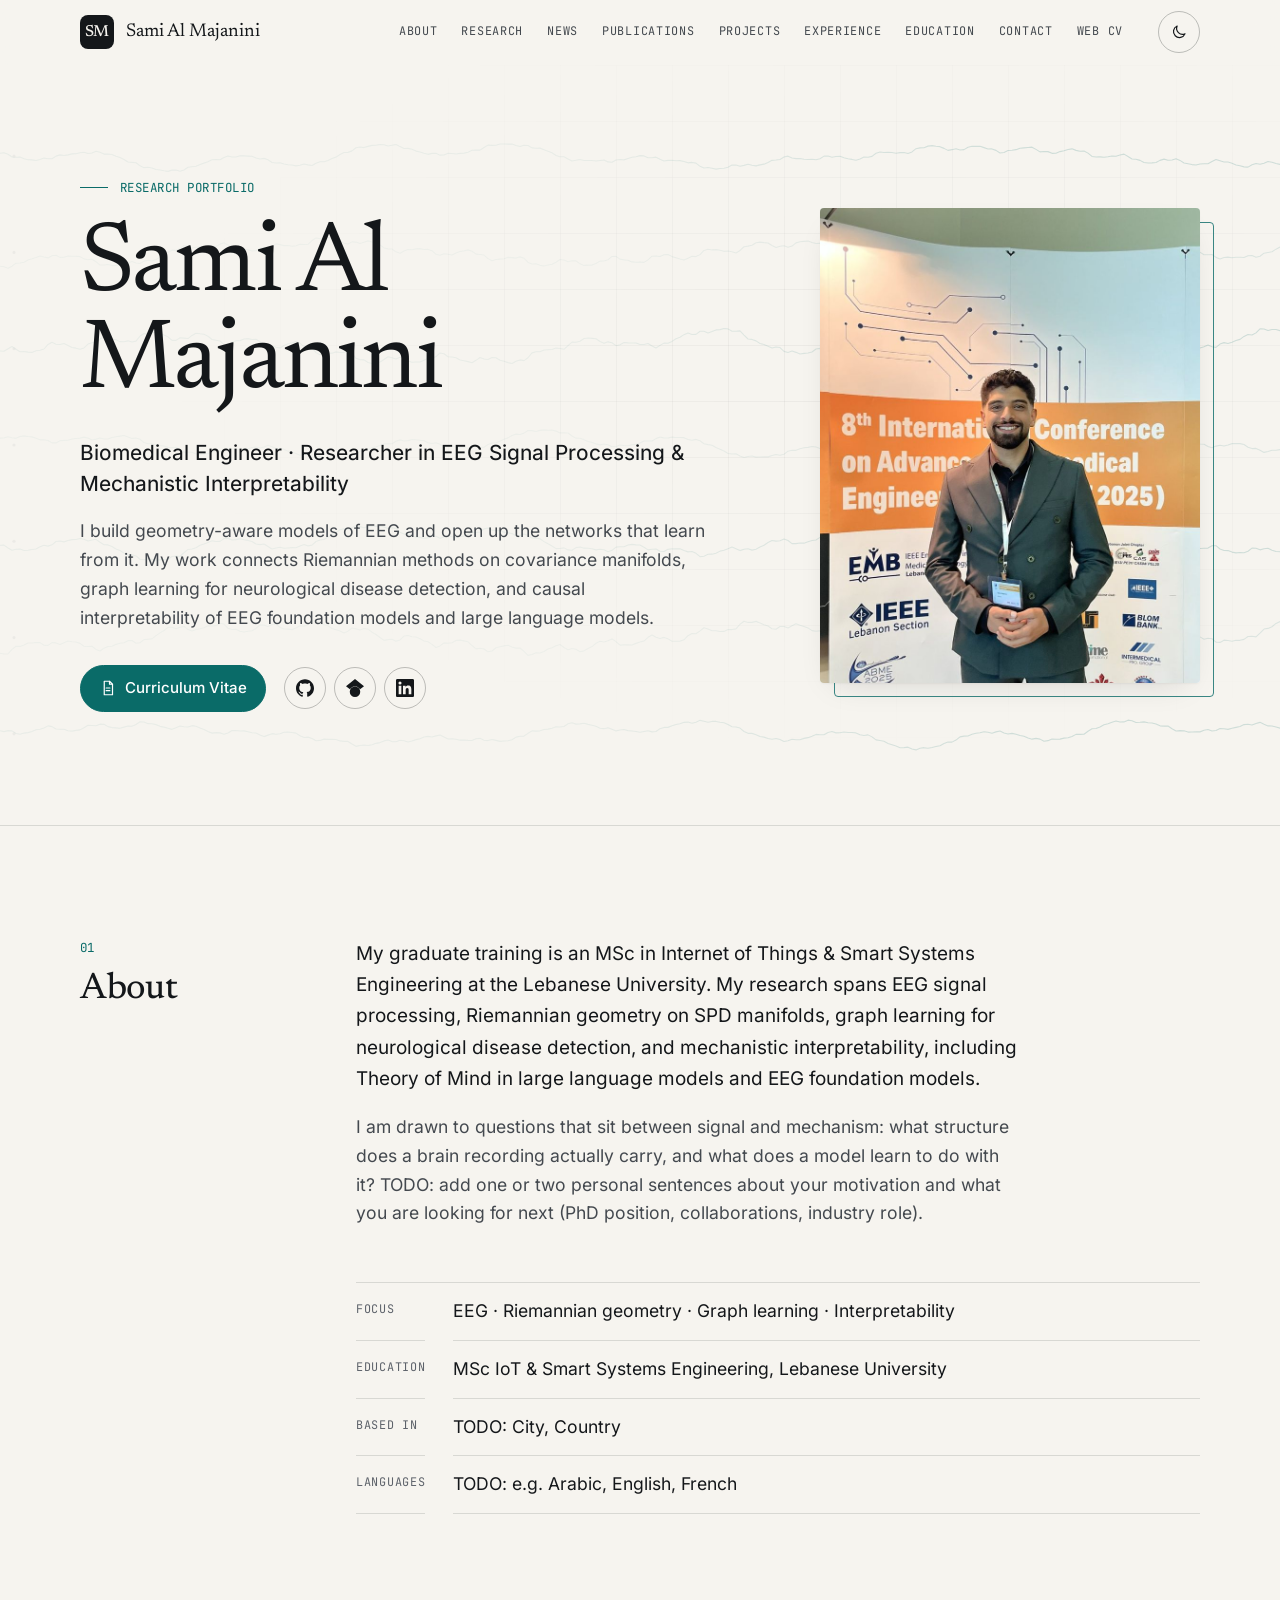
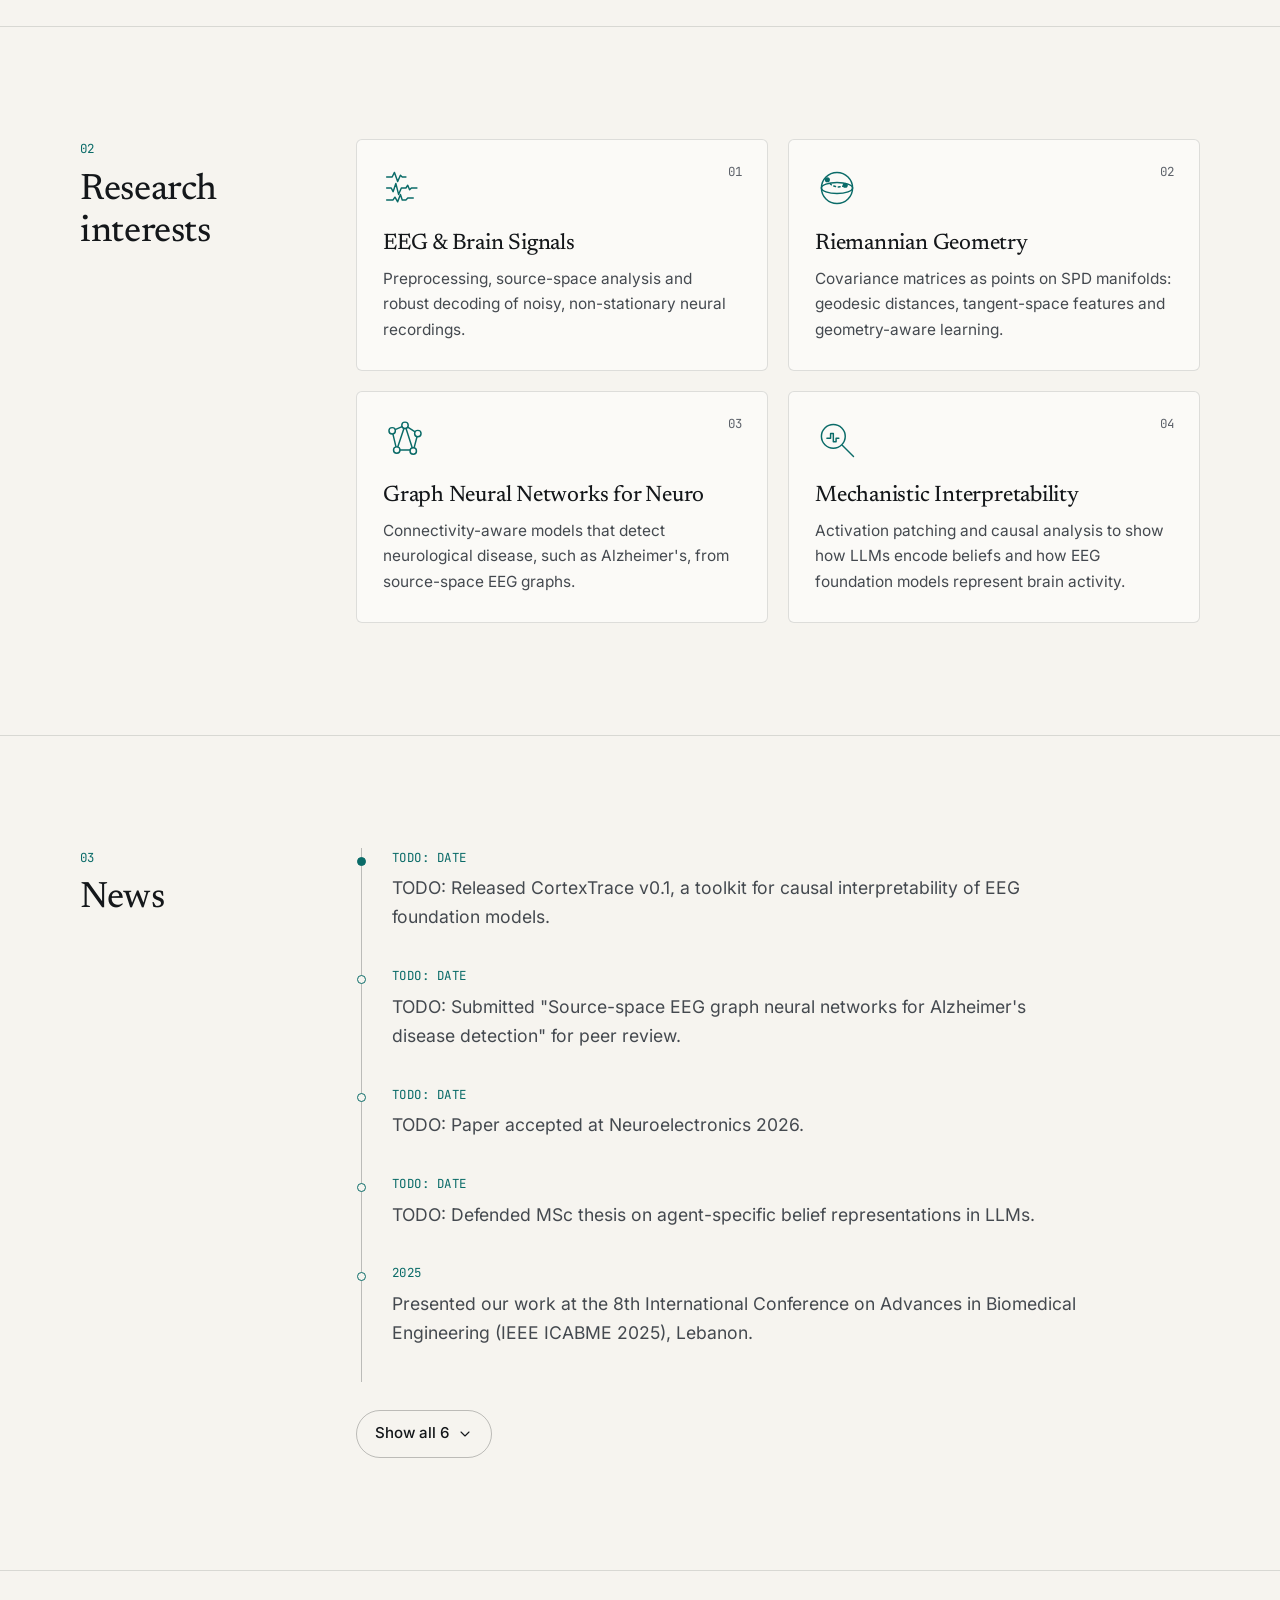
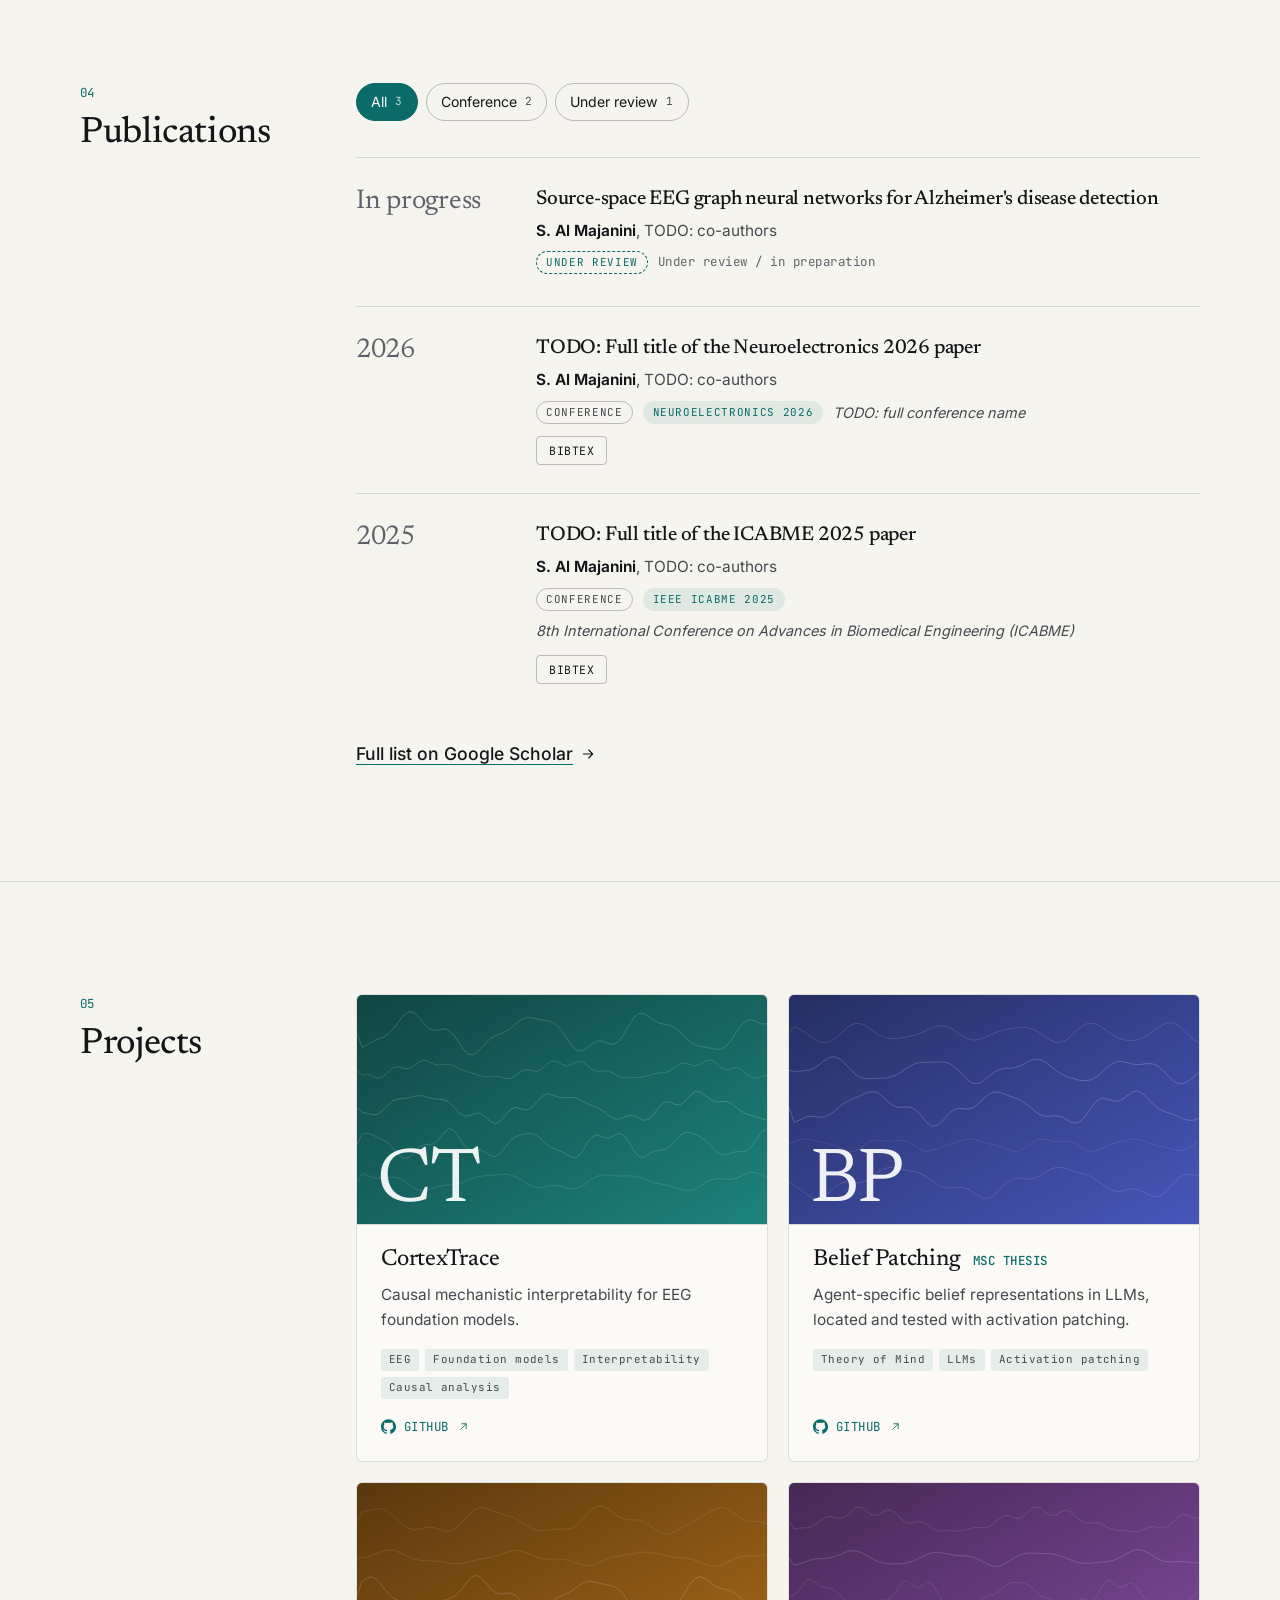
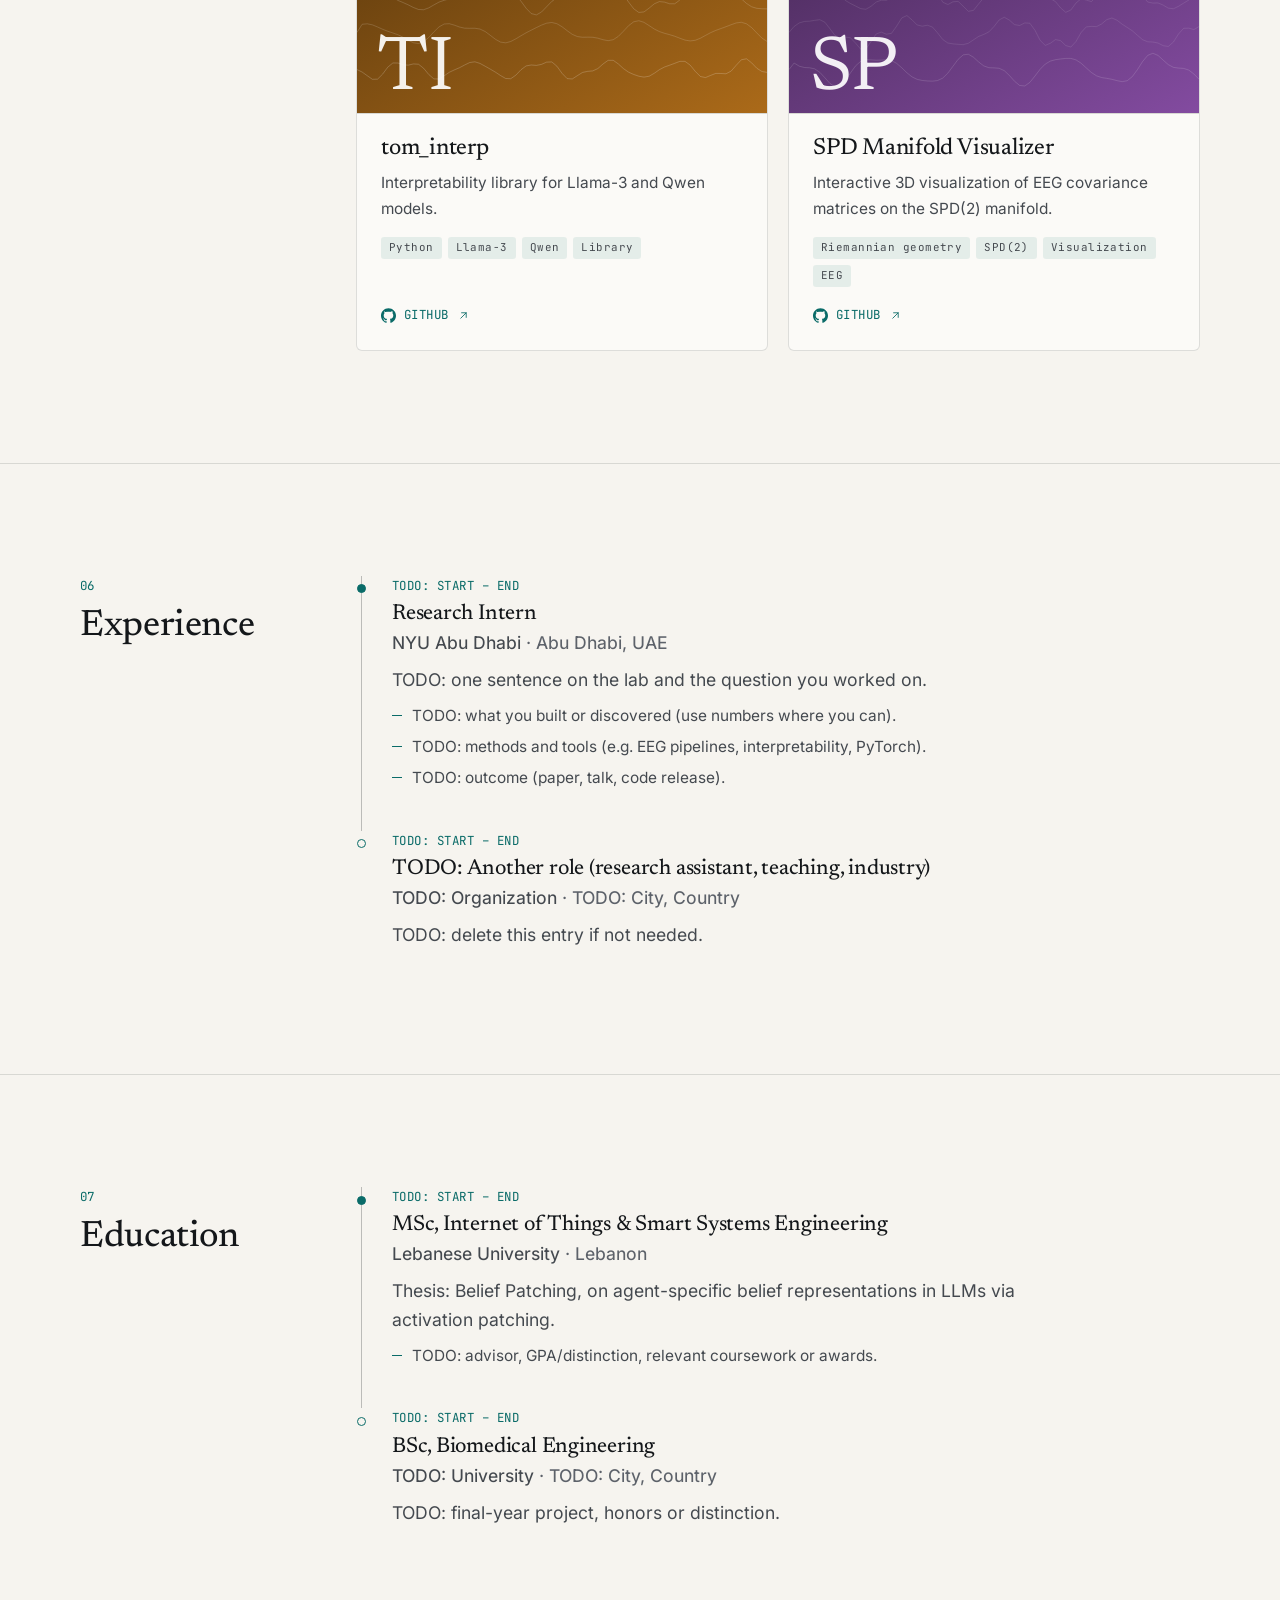
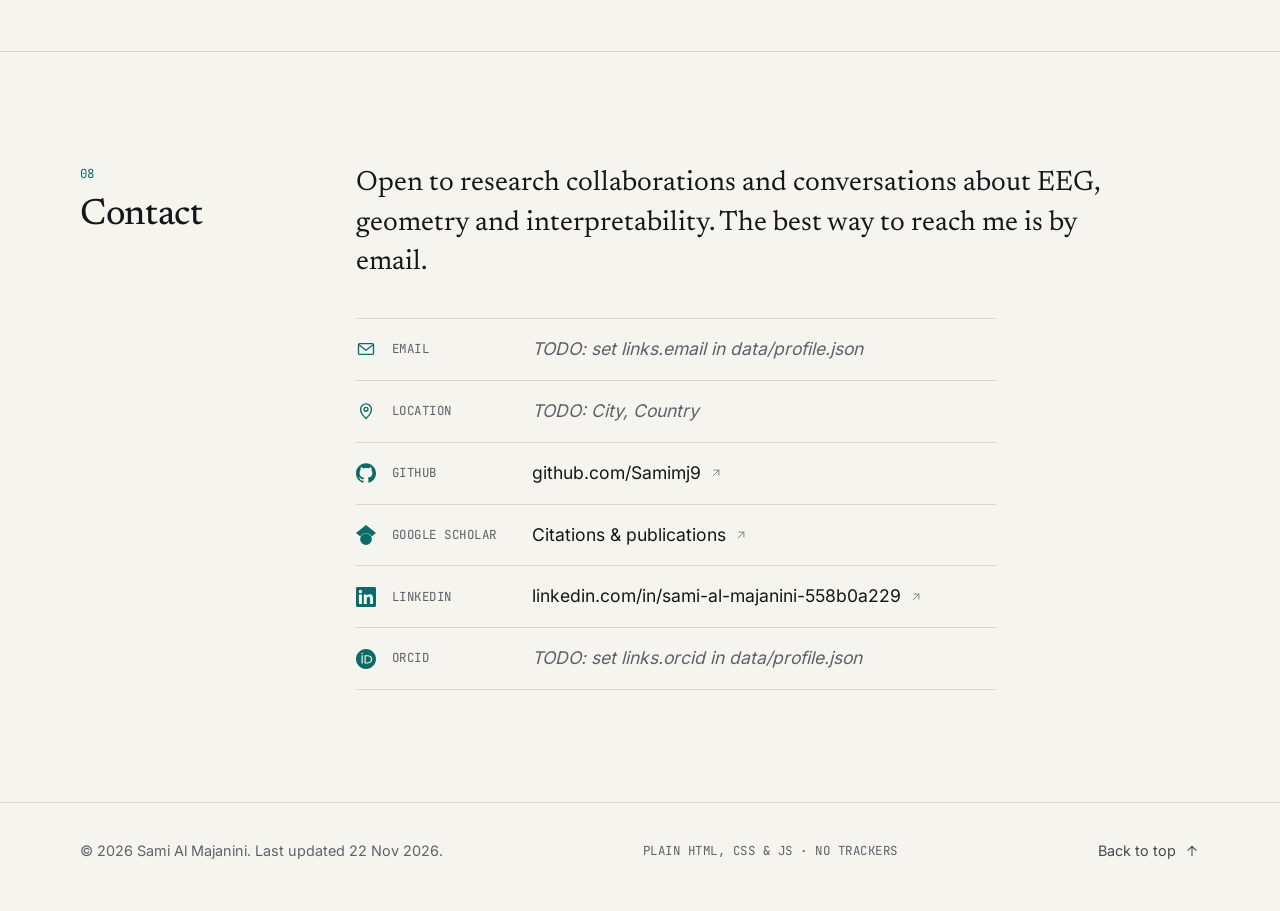
==== index.html @ 4ba73aad "Build personal academic website: data-driven static site, themes, hero EEG canvas, CV, 404, SEO Co-A" ====
<!doctype html>
<html lang="en">
<head>
  <meta charset="utf-8">
  <meta name="viewport" content="width=device-width, initial-scale=1">
  <title>Sami Al Majanini | EEG &amp; Mechanistic Interpretability Researcher</title>
  <meta name="description" content="Sami Al Majanini is a biomedical engineer researching EEG signal processing, Riemannian geometry, graph learning for neurological disease detection, and mechanistic interpretability.">
  <meta name="author" content="Sami Al Majanini">
  <link rel="canonical" href="https://samimj9.github.io/">
  <meta name="theme-color" content="#f6f4ef" media="(prefers-color-scheme: light)">
  <meta name="theme-color" content="#0c0e10" media="(prefers-color-scheme: dark)">

  <!-- Open Graph / Twitter -->
  <meta property="og:type" content="website">
  <meta property="og:site_name" content="Sami Al Majanini">
  <meta property="og:title" content="Sami Al Majanini | EEG &amp; Mechanistic Interpretability Researcher">
  <meta property="og:description" content="Biomedical engineer researching EEG signal processing, Riemannian geometry, graph learning and mechanistic interpretability.">
  <meta property="og:url" content="https://samimj9.github.io/">
  <meta property="og:image" content="https://samimj9.github.io/assets/og-image.png">
  <meta property="og:image:width" content="1200">
  <meta property="og:image:height" content="630">
  <meta property="og:image:alt" content="Sami Al Majanini: Biomedical Engineer, Researcher in EEG Signal Processing and Mechanistic Interpretability">
  <meta name="twitter:card" content="summary_large_image">
  <meta name="twitter:title" content="Sami Al Majanini | EEG &amp; Mechanistic Interpretability Researcher">
  <meta name="twitter:description" content="Biomedical engineer researching EEG signal processing, Riemannian geometry, graph learning and mechanistic interpretability.">
  <meta name="twitter:image" content="https://samimj9.github.io/assets/og-image.png">

  <!-- Icons -->
  <link rel="icon" href="favicon.svg" type="image/svg+xml">
  <link rel="icon" href="favicon.ico" sizes="32x32">
  <link rel="apple-touch-icon" href="apple-touch-icon.png">

  <!-- Apply the saved theme before first paint (no flash) -->
  <script>
    try { var t = localStorage.getItem('theme'); if (t === 'light' || t === 'dark') document.documentElement.dataset.theme = t; } catch (e) {}
  </script>

  <link rel="preload" href="assets/fonts/newsreader-latin-wght-normal.woff2" as="font" type="font/woff2" crossorigin>
  <link rel="preload" href="assets/fonts/inter-latin-wght-normal.woff2" as="font" type="font/woff2" crossorigin>
  <link rel="preload" href="data/profile.json" as="fetch" crossorigin>
  <link rel="stylesheet" href="assets/css/style.css">

  <!-- schema.org Person. TODO: add the ORCID URL to sameAs once you have it. -->
  <script type="application/ld+json">
  {
    "@context": "https://schema.org",
    "@type": "Person",
    "name": "Sami Al Majanini",
    "jobTitle": "Biomedical Engineer and Researcher",
    "description": "Researcher in EEG signal processing, Riemannian geometry, graph learning and mechanistic interpretability.",
    "url": "https://samimj9.github.io/",
    "image": "https://samimj9.github.io/assets/img/profile.jpg",
    "alumniOf": { "@type": "CollegeOrUniversity", "name": "Lebanese University" },
    "knowsAbout": ["EEG signal processing", "Riemannian geometry", "Graph neural networks", "Mechanistic interpretability", "Biomedical engineering"],
    "sameAs": [
      "https://github.com/Samimj9",
      "https://scholar.google.com/citations?user=AeQggsQAAAAJ",
      "https://www.linkedin.com/in/sami-al-majanini-558b0a229"
    ]
  }
  </script>
</head>
<body>
  <a class="skip-link" href="#main">Skip to content</a>

  <header class="nav" id="nav">
    <div class="container nav-inner">
      <a class="brand" href="#top">
        <span class="brand-mark" aria-hidden="true">SM</span>
        <span class="brand-name">Sami Al Majanini</span>
      </a>
      <nav id="site-menu" class="menu" aria-label="Primary">
        <ul>
          <li><a href="#about">About</a></li>
          <li><a href="#research">Research</a></li>
          <li><a href="#news">News</a></li>
          <li><a href="#publications">Publications</a></li>
          <li><a href="#projects">Projects</a></li>
          <li><a href="#experience">Experience</a></li>
          <li><a href="#education">Education</a></li>
          <li><a href="#contact">Contact</a></li>
          <li><a href="cv.html">Web CV</a></li>
        </ul>
      </nav>
      <div class="nav-tools">
        <button id="theme-toggle" class="icon-btn" type="button" aria-label="Toggle color theme"></button>
        <button id="menu-toggle" class="icon-btn menu-btn" type="button" aria-expanded="false" aria-controls="site-menu" aria-label="Open menu">
          <span class="bars" aria-hidden="true"></span>
        </button>
      </div>
    </div>
  </header>

  <main id="main">
    <!-- 00 Hero -->
    <section class="hero" id="top" aria-labelledby="hero-name">
      <canvas id="hero-canvas" aria-hidden="true"></canvas>
      <div class="container hero-grid">
        <div class="hero-text">
          <p class="eyebrow mono">Research portfolio</p>
          <h1 id="hero-name">Sami Al Majanini</h1>
          <p id="hero-role" class="role">Biomedical Engineer · Researcher in EEG Signal Processing &amp; Mechanistic Interpretability</p>
          <p id="hero-statement" class="statement">I build geometry-aware models of EEG and open up the networks that learn from it. My work connects Riemannian methods on covariance manifolds, graph learning for neurological disease detection, and causal interpretability of EEG foundation models and large language models.</p>
          <div id="hero-actions" class="hero-actions">
            <noscript>
              <a class="btn btn-primary" href="assets/cv.pdf">Curriculum Vitae</a>
              <a class="btn btn-ghost" href="https://github.com/Samimj9">GitHub</a>
              <a class="btn btn-ghost" href="https://scholar.google.com/citations?user=AeQggsQAAAAJ">Google Scholar</a>
              <a class="btn btn-ghost" href="https://www.linkedin.com/in/sami-al-majanini-558b0a229">LinkedIn</a>
            </noscript>
          </div>
        </div>
        <figure class="photo">
          <div id="photo-frame" class="photo-frame"><img class="photo-img" src="assets/img/profile.jpg" width="800" height="1000" alt="Sami Al Majanini" fetchpriority="high" loading="eager" decoding="async" style="object-position:center 38%"></div>
        </figure>
      </div>
    </section>

    <!-- 01 About -->
    <section class="section reveal" id="about" aria-labelledby="about-h">
      <div class="container section-grid">
        <div class="section-head"><span class="num mono">01</span><h2 id="about-h">About</h2></div>
        <div class="section-body about" id="about-body"></div>
      </div>
    </section>

    <!-- 02 Research interests -->
    <section class="section reveal" id="research" aria-labelledby="research-h">
      <div class="container section-grid">
        <div class="section-head"><span class="num mono">02</span><h2 id="research-h">Research interests</h2></div>
        <div class="section-body" id="research-body"></div>
      </div>
    </section>

    <!-- 03 News -->
    <section class="section reveal" id="news" aria-labelledby="news-h">
      <div class="container section-grid">
        <div class="section-head"><span class="num mono">03</span><h2 id="news-h">News</h2></div>
        <div class="section-body" id="news-body"></div>
      </div>
    </section>

    <!-- 04 Publications -->
    <section class="section reveal" id="publications" aria-labelledby="publications-h">
      <div class="container section-grid">
        <div class="section-head"><span class="num mono">04</span><h2 id="publications-h">Publications</h2></div>
        <div class="section-body" id="publications-body"></div>
      </div>
    </section>

    <!-- 05 Projects -->
    <section class="section reveal" id="projects" aria-labelledby="projects-h">
      <div class="container section-grid">
        <div class="section-head"><span class="num mono">05</span><h2 id="projects-h">Projects</h2></div>
        <div class="section-body" id="projects-body"></div>
      </div>
    </section>

    <!-- 06 Experience -->
    <section class="section reveal" id="experience" aria-labelledby="experience-h">
      <div class="container section-grid">
        <div class="section-head"><span class="num mono">06</span><h2 id="experience-h">Experience</h2></div>
        <div class="section-body" id="experience-body"></div>
      </div>
    </section>

    <!-- 07 Education -->
    <section class="section reveal" id="education" aria-labelledby="education-h">
      <div class="container section-grid">
        <div class="section-head"><span class="num mono">07</span><h2 id="education-h">Education</h2></div>
        <div class="section-body" id="education-body"></div>
      </div>
    </section>

    <!-- 08 Contact -->
    <section class="section reveal" id="contact" aria-labelledby="contact-h">
      <div class="container section-grid">
        <div class="section-head"><span class="num mono">08</span><h2 id="contact-h">Contact</h2></div>
        <div class="section-body">
          <p id="contact-blurb" class="lede"></p>
          <div id="contact-body"></div>
        </div>
      </div>
    </section>
  </main>

  <footer class="footer">
    <div class="container foot-inner">
      <p>© <span id="year">2026</span> <span id="foot-name">Sami Al Majanini</span>. Last updated <time id="updated"></time>.</p>
      <p class="mono foot-meta">Plain HTML, CSS &amp; JS · no trackers</p>
      <a class="to-top" href="#top">Back to top <svg viewBox="0 0 24 24" width="16" height="16" fill="none" stroke="currentColor" stroke-width="1.6" stroke-linecap="round" stroke-linejoin="round" aria-hidden="true"><path d="M12 19V5M6 11l6-6 6 6"/></svg></a>
    </div>
  </footer>

  <noscript><p class="container" style="padding:1rem 0">JavaScript is needed to load the content sections on this page. Links in the hero still work.</p></noscript>
  <script type="module" src="assets/js/main.js"></script>
</body>
</html>
---- assets/css/style.css ----
/* ============ Fonts (self-hosted) ============ */
@font-face { font-family: "Newsreader"; src: url("../fonts/newsreader-latin-wght-normal.woff2") format("woff2"); font-weight: 200 800; font-style: normal; font-display: swap; }
@font-face { font-family: "Newsreader"; src: url("../fonts/newsreader-latin-wght-italic.woff2") format("woff2"); font-weight: 200 800; font-style: italic; font-display: swap; }
@font-face { font-family: "Inter"; src: url("../fonts/inter-latin-wght-normal.woff2") format("woff2"); font-weight: 100 900; font-style: normal; font-display: swap; }
@font-face { font-family: "JetBrains Mono"; src: url("../fonts/jetbrains-mono-latin-400-normal.woff2") format("woff2"); font-weight: 400; font-style: normal; font-display: swap; }
@font-face { font-family: "JetBrains Mono"; src: url("../fonts/jetbrains-mono-latin-500-normal.woff2") format("woff2"); font-weight: 500; font-style: normal; font-display: swap; }

/* ============ Tokens ============ */
:root {
  color-scheme: light;
  --bg: #f6f4ef;
  --bg-2: #fbfaf7;
  --ink: #14171a;
  --ink-2: #44494f;
  --ink-3: #5d626a;
  --rule: rgba(20, 23, 26, .13);
  --rule-2: rgba(20, 23, 26, .26);
  --accent: #0a6b68;
  --accent-ink: #ffffff;
  --accent-soft: rgba(10, 107, 104, .09);
  --nav-bg: rgba(246, 244, 239, .82);
  --shadow: 0 1px 2px rgba(20, 23, 26, .04), 0 12px 32px -16px rgba(20, 23, 26, .18);

  --serif: "Newsreader", "Iowan Old Style", "Palatino Linotype", Georgia, serif;
  --sans: "Inter", system-ui, -apple-system, "Segoe UI", Roboto, sans-serif;
  --mono: "JetBrains Mono", ui-monospace, "SFMono-Regular", Menlo, Consolas, monospace;

  --max: 1120px;
  --gutter: clamp(20px, 5vw, 40px);
  --nav-h: 64px;
}
@media (prefers-color-scheme: dark) {
  :root:not([data-theme="light"]) {
    color-scheme: dark;
    --bg: #0c0e10; --bg-2: #121518; --ink: #ebe9e4; --ink-2: #b4b8bd; --ink-3: #8f959c;
    --rule: rgba(235, 233, 228, .13); --rule-2: rgba(235, 233, 228, .28);
    --accent: #5ccfc3; --accent-ink: #06201e; --accent-soft: rgba(92, 207, 195, .1);
    --nav-bg: rgba(12, 14, 16, .8); --shadow: 0 1px 2px rgba(0, 0, 0, .4), 0 12px 32px -16px rgba(0, 0, 0, .7);
  }
}
:root[data-theme="dark"] {
  color-scheme: dark;
  --bg: #0c0e10; --bg-2: #121518; --ink: #ebe9e4; --ink-2: #b4b8bd; --ink-3: #8f959c;
  --rule: rgba(235, 233, 228, .13); --rule-2: rgba(235, 233, 228, .28);
  --accent: #5ccfc3; --accent-ink: #06201e; --accent-soft: rgba(92, 207, 195, .1);
  --nav-bg: rgba(12, 14, 16, .8); --shadow: 0 1px 2px rgba(0, 0, 0, .4), 0 12px 32px -16px rgba(0, 0, 0, .7);
}

/* ============ Base ============ */
*, *::before, *::after { box-sizing: border-box; }
html { scroll-behavior: smooth; scroll-padding-top: calc(var(--nav-h) + 12px); -webkit-text-size-adjust: 100%; text-size-adjust: 100%; }
body {
  margin: 0; background: var(--bg); color: var(--ink);
  font-family: var(--sans); font-size: clamp(16px, .3vw + 15px, 17.5px); line-height: 1.65;
  font-feature-settings: "ss01", "cv11"; -webkit-font-smoothing: antialiased; text-rendering: optimizeLegibility;
}
img, svg, canvas { display: block; max-width: 100%; }
h1, h2, h3, h4 { font-family: var(--serif); font-weight: 450; line-height: 1.15; letter-spacing: -.01em; margin: 0; text-wrap: balance; }
p { margin: 0 0 1em; }
ul, ol { margin: 0; padding: 0; list-style: none; }
a { color: inherit; text-decoration: none; }
button { font: inherit; color: inherit; cursor: pointer; }
::selection { background: var(--accent); color: var(--accent-ink); }
:focus-visible { outline: 2px solid var(--accent); outline-offset: 3px; border-radius: 3px; }
.container { width: 100%; max-width: calc(var(--max) + 2 * var(--gutter)); margin-inline: auto; padding-inline: var(--gutter); }
.mono { font-family: var(--mono); font-size: .78rem; letter-spacing: .04em; }
.muted { color: var(--ink-3); }
.sr-only { position: absolute; width: 1px; height: 1px; overflow: hidden; clip: rect(0 0 0 0); white-space: nowrap; }
.skip-link { position: absolute; left: 12px; top: -60px; z-index: 100; background: var(--accent); color: var(--accent-ink); padding: 10px 16px; border-radius: 4px; transition: top .2s; }
.skip-link:focus { top: 12px; }
.prose-link, .text-link { text-decoration: underline; text-decoration-color: var(--accent); text-decoration-thickness: 1px; text-underline-offset: .22em; transition: color .2s, text-decoration-thickness .2s; }
.prose-link:hover, .text-link:hover { color: var(--accent); text-decoration-thickness: 2px; }
.text-link { display: inline-flex; align-items: center; gap: .4em; font-weight: 500; }

/* ============ Buttons ============ */
.btn { display: inline-flex; align-items: center; gap: .55em; padding: .7em 1.2em; border-radius: 999px; font-weight: 500; font-size: .94rem; border: 1px solid var(--rule-2); background: transparent; transition: background .2s, border-color .2s, color .2s, transform .2s; }
.btn:hover { border-color: var(--accent); color: var(--accent); }
.btn-primary { background: var(--accent); color: var(--accent-ink); border-color: var(--accent); }
.btn-primary:hover { background: transparent; color: var(--accent); }
.icon-btn { display: inline-grid; place-items: center; width: 42px; height: 42px; border-radius: 50%; border: 1px solid var(--rule-2); background: transparent; color: var(--ink); transition: color .2s, border-color .2s, background .2s, transform .2s; }
.icon-btn:hover { color: var(--accent); border-color: var(--accent); background: var(--accent-soft); transform: translateY(-1px); }

/* ============ Nav ============ */
.nav { position: sticky; top: 0; z-index: 50; background: var(--nav-bg); -webkit-backdrop-filter: saturate(1.4) blur(14px); backdrop-filter: saturate(1.4) blur(14px); border-bottom: 1px solid transparent; transition: border-color .25s; }
.nav.scrolled, .nav.open { border-bottom-color: var(--rule); }
.nav-inner { height: var(--nav-h); display: flex; align-items: center; gap: 24px; }
.brand { display: inline-flex; align-items: center; gap: 12px; font-family: var(--serif); font-size: 1.15rem; margin-right: auto; }
.brand-mark { display: grid; place-items: center; width: 34px; height: 34px; border-radius: 8px; background: var(--ink); color: var(--bg); font-family: var(--serif); font-size: 1rem; font-weight: 500; letter-spacing: -.02em; }
.menu ul { display: flex; gap: 2px; }
.menu a { position: relative; display: block; padding: 8px 11px; font-family: var(--mono); font-size: .74rem; letter-spacing: .06em; text-transform: uppercase; color: var(--ink-2); transition: color .2s; }
.menu a::after { content: ""; position: absolute; left: 11px; right: 11px; bottom: 3px; height: 1px; background: var(--accent); transform: scaleX(0); transform-origin: left; transition: transform .3s; }
.menu a:hover { color: var(--ink); }
.menu a[aria-current="true"] { color: var(--accent); }
.menu a:hover::after, .menu a[aria-current="true"]::after { transform: scaleX(1); }
.nav-tools { display: flex; gap: 8px; }
.menu-btn { display: none; }
.bars, .bars::before, .bars::after { display: block; width: 18px; height: 1.6px; background: currentColor; border-radius: 2px; transition: transform .25s, opacity .2s; }
.bars { position: relative; }
.bars::before, .bars::after { content: ""; position: absolute; left: 0; }
.bars::before { top: -6px; } .bars::after { top: 6px; }
.nav.open .bars { background: transparent; }
.nav.open .bars::before { transform: translateY(6px) rotate(45deg); }
.nav.open .bars::after { transform: translateY(-6px) rotate(-45deg); }

@media (max-width: 999px) {
  .menu-btn { display: inline-grid; }
  .brand { margin-right: 0; } .nav-tools { margin-left: auto; }
  html.js .menu { position: absolute; top: 100%; left: 0; right: 0; background: var(--bg); border-bottom: 1px solid var(--rule); padding: 8px var(--gutter) 20px; visibility: hidden; opacity: 0; transform: translateY(-8px); transition: opacity .2s, transform .2s, visibility .2s; }
  html.js .nav.open .menu { visibility: visible; opacity: 1; transform: none; }
  .menu ul { flex-direction: column; max-width: var(--max); margin-inline: auto; }
  .menu a { padding: 14px 4px; font-size: .82rem; border-bottom: 1px solid var(--rule); }
  .menu a::after { display: none; }
  html:not(.js) .menu ul { flex-wrap: wrap; flex-direction: row; }
  html:not(.js) .menu { display: none; }
}
@media (max-width: 420px) { .brand-name { position: absolute; width: 1px; height: 1px; overflow: hidden; clip: rect(0 0 0 0); white-space: nowrap; } }

/* ============ Hero ============ */
.hero { position: relative; overflow: hidden; border-bottom: 1px solid var(--rule); }
.hero::before { /* EEG-paper grid */
  content: ""; position: absolute; inset: 0; pointer-events: none;
  background-image: linear-gradient(var(--rule) 1px, transparent 1px), linear-gradient(90deg, var(--rule) 1px, transparent 1px);
  background-size: 56px 56px; opacity: .35;
  -webkit-mask-image: radial-gradient(ellipse 80% 70% at 70% 40%, #000 10%, transparent 75%); mask-image: radial-gradient(ellipse 80% 70% at 70% 40%, #000 10%, transparent 75%);
}
#hero-canvas { position: absolute; inset: 0; width: 100%; height: 100%; pointer-events: none; opacity: .55; -webkit-mask-image: linear-gradient(90deg, rgba(0,0,0,.35) 0%, rgba(0,0,0,.35) 45%, #000 80%); mask-image: linear-gradient(90deg, rgba(0,0,0,.35) 0%, rgba(0,0,0,.35) 45%, #000 80%); }
@media (max-width: 859px) { #hero-canvas { opacity: .4; -webkit-mask-image: none; mask-image: none; } }
.hero-grid { position: relative; display: grid; gap: 48px; padding-block: clamp(40px, 8vw, 96px); align-items: center; }
.eyebrow { color: var(--accent); text-transform: uppercase; margin-bottom: 20px; display: flex; align-items: center; gap: 12px; }
.eyebrow::before { content: ""; width: 28px; height: 1px; background: var(--accent); }
.hero h1 { font-size: clamp(3rem, 9.5vw, 6.2rem); font-weight: 400; line-height: .98; letter-spacing: -.028em; margin-bottom: 24px; }
.role { font-size: clamp(1.02rem, 1.4vw + .6rem, 1.3rem); font-weight: 450; line-height: 1.5; max-width: 34em; margin-bottom: 18px; }
.statement { color: var(--ink-2); max-width: 36em; margin-bottom: 32px; }
.hero-actions { display: flex; flex-wrap: wrap; align-items: center; gap: 14px 18px; }
.hero-icons { display: flex; flex-wrap: wrap; gap: 8px; }
.photo { margin: 0; justify-self: start; width: min(100%, 360px); }
.photo-frame { position: relative; aspect-ratio: 4 / 5; border-radius: 4px; background: var(--bg-2); box-shadow: var(--shadow); isolation: isolate; }
.photo-frame::after { content: ""; position: absolute; inset: 0; transform: translate(14px, 14px); border: 1px solid var(--accent); border-radius: 4px; z-index: -1; opacity: .8; }
.photo-frame > .monogram, .photo-img { position: absolute; inset: 0; width: 100%; height: 100%; border-radius: 4px; }
.photo-img { object-fit: cover; background: var(--bg-2); }
@media (min-width: 860px) {
  .hero-grid { grid-template-columns: minmax(0, 1.5fr) minmax(0, 1fr); gap: 72px; min-height: min(760px, calc(100svh - var(--nav-h))); }
  .photo { justify-self: end; width: min(100%, 380px); }
}

/* ============ Sections ============ */
.section { padding-block: clamp(56px, 9vw, 112px); border-bottom: 1px solid var(--rule); }
.section-grid { display: grid; gap: 28px; }
.section-head { display: flex; align-items: baseline; gap: 14px; }
.section-head h2 { font-size: clamp(1.7rem, 2.4vw + 1rem, 2.3rem); }
.num { color: var(--accent); }
@media (min-width: 900px) {
  .section-grid { grid-template-columns: 220px minmax(0, 1fr); gap: 56px; }
  .section-head { flex-direction: column; align-items: flex-start; gap: 10px; position: sticky; top: calc(var(--nav-h) + 28px); align-self: start; }
}
.lede { font-family: var(--serif); font-size: clamp(1.3rem, 1.6vw + .8rem, 1.75rem); line-height: 1.4; max-width: 28em; margin-bottom: 36px; }
.more { margin: 28px 0 0; }

html.js .reveal { opacity: 0; transform: translateY(14px); transition: opacity .7s ease, transform .7s ease; }
html.js .reveal.in { opacity: 1; transform: none; }

/* About */
.about { display: grid; gap: 36px; }
.prose p { max-width: 38em; color: var(--ink-2); }
.prose p:first-child { color: var(--ink); font-size: 1.08em; }
.facts { display: grid; grid-template-columns: max-content 1fr; gap: 0 28px; margin: 0; border-top: 1px solid var(--rule); }
.facts dt, .facts dd { margin: 0; padding: 14px 0; border-bottom: 1px solid var(--rule); }
.facts dt { font-family: var(--mono); font-size: .74rem; letter-spacing: .06em; text-transform: uppercase; color: var(--ink-3); padding-top: 17px; }
.facts dd { color: var(--ink); }
@media (max-width: 520px) { .facts { grid-template-columns: 1fr; } .facts dt { border: 0; padding-bottom: 0; } .facts dd { padding-top: 4px; } }

/* Cards */
.cards, .project-grid { display: grid; gap: 20px; }
@media (min-width: 640px) { .cards, .project-grid { grid-template-columns: repeat(2, minmax(0, 1fr)); } }
.card { position: relative; background: var(--bg-2); border: 1px solid var(--rule); border-radius: 6px; transition: border-color .25s, transform .25s, box-shadow .25s; }
.card:hover, .card:focus-within { border-color: var(--accent); transform: translateY(-3px); box-shadow: var(--shadow); }
.interest { padding: 26px 26px 28px; }
.interest-icon { display: block; color: var(--accent); margin-bottom: 22px; }
.interest h3 { font-size: 1.4rem; margin-bottom: 8px; }
.interest p { color: var(--ink-2); margin: 0; font-size: .96rem; }
.card-idx { position: absolute; top: 22px; right: 24px; color: var(--ink-3); }

/* Timeline (news / experience / education) */
.timeline { position: relative; }
.tl-item { position: relative; margin-left: 5px; padding: 0 0 34px 30px; border-left: 1px solid var(--rule-2); }
.tl-item:last-child { padding-bottom: 4px; border-color: transparent; }
.tl-item::before { content: ""; position: absolute; left: -5px; top: .5em; width: 9px; height: 9px; border-radius: 50%; background: var(--bg); border: 1.5px solid var(--accent); }
.tl-item:first-child::before { background: var(--accent); }
.tl-date { display: block; color: var(--accent); text-transform: uppercase; margin-bottom: 6px; }
.tl-title { font-size: 1.35rem; margin-bottom: 2px; }
.tl-org { color: var(--ink-2); margin: 0 0 8px; font-weight: 450; }
.tl-text { margin: 0; color: var(--ink-2); max-width: 40em; }
.tl-title ~ .tl-text { margin-bottom: 8px; }
.tl-points { margin: 4px 0 0; max-width: 40em; }
.tl-points li { position: relative; padding-left: 20px; color: var(--ink-2); margin-bottom: 6px; font-size: .96rem; }
.tl-points li::before { content: ""; position: absolute; left: 0; top: .78em; width: 10px; height: 1px; background: var(--accent); }
.tl-item[hidden] { display: none; }

/* Publications */
.chips { display: flex; flex-wrap: wrap; gap: 8px; margin-bottom: 36px; }
.chip { display: inline-flex; align-items: center; gap: 8px; padding: .45em 1em; border-radius: 999px; border: 1px solid var(--rule-2); background: transparent; font-size: .88rem; transition: background .2s, color .2s, border-color .2s; }
.chip:hover { border-color: var(--accent); }
.chip[aria-pressed="true"] { background: var(--accent); border-color: var(--accent); color: var(--accent-ink); }
.chip-n { font-size: .7rem; opacity: .75; }
.year-group { display: grid; gap: 4px 40px; padding: 28px 0; border-top: 1px solid var(--rule); }
.year-group[hidden], .pub[hidden] { display: none; }
.year { font-size: 1.7rem; color: var(--ink-3); font-weight: 400; white-space: nowrap; }
@media (min-width: 720px) { .year-group { grid-template-columns: 140px minmax(0, 1fr); } }
.pub { padding: 0 0 30px; }
.pub:last-child { padding-bottom: 0; }
.pub-title { font-size: 1.25rem; line-height: 1.3; margin-bottom: 6px; font-weight: 500; }
.pub-authors { color: var(--ink-2); margin-bottom: 8px; font-size: .96rem; }
.pub-authors .me { color: var(--ink); font-weight: 650; }
.pub-meta { display: flex; flex-wrap: wrap; align-items: center; gap: 8px 10px; margin-bottom: 4px; font-size: .9rem; color: var(--ink-2); }
.venue { font-style: italic; }
.status { color: var(--ink-3); }
.badge { display: inline-block; padding: 2px 9px; border-radius: 999px; border: 1px solid var(--rule-2); font-family: var(--mono); font-size: .68rem; letter-spacing: .06em; text-transform: uppercase; line-height: 1.6; }
.badge-venue { background: var(--accent-soft); border-color: transparent; color: var(--accent); }
.badge-review { border-style: dashed; border-color: var(--accent); color: var(--accent); }
.pub-actions { display: flex; flex-wrap: wrap; gap: 8px; margin-top: 12px; }
.pill { display: inline-flex; align-items: center; gap: 6px; padding: 4px 12px; border-radius: 4px; border: 1px solid var(--rule-2); background: transparent; font-family: var(--mono); font-size: .72rem; letter-spacing: .05em; text-transform: uppercase; transition: color .2s, border-color .2s, background .2s; }
.pill:hover, .pill[aria-expanded="true"] { color: var(--accent); border-color: var(--accent); background: var(--accent-soft); }
.bib { position: relative; margin-top: 14px; }
.bib[hidden] { display: none; }
.bib pre { margin: 0; padding: 18px 18px 18px; background: var(--bg-2); border: 1px solid var(--rule); border-radius: 4px; overflow-x: auto; font-family: var(--mono); font-size: .76rem; line-height: 1.65; color: var(--ink-2); }
.bib .copy { position: absolute; top: 8px; right: 8px; background: var(--bg); }

/* Projects */
.project { display: flex; flex-direction: column; overflow: hidden; }
.cover { aspect-ratio: 16 / 9; overflow: hidden; background: var(--bg); border-bottom: 1px solid var(--rule); }
.cover img, .cover-svg { width: 100%; height: 100%; object-fit: cover; transition: transform .6s ease; }
.project:hover .cover img, .project:hover .cover-svg { transform: scale(1.035); }
.project-body { padding: 22px 24px 24px; display: flex; flex-direction: column; flex: 1; }
.project-title { font-size: 1.45rem; margin-bottom: 8px; display: flex; flex-wrap: wrap; align-items: baseline; gap: 4px 12px; }
.project-sub { color: var(--accent); text-transform: uppercase; }
.card-link::after { content: ""; position: absolute; inset: 0; z-index: 1; }
.project-pitch { color: var(--ink-2); font-size: .96rem; margin-bottom: 16px; }
.tags { display: flex; flex-wrap: wrap; gap: 6px; margin: 0 0 18px; }
.tag { padding: 2px 8px; border-radius: 3px; background: var(--accent-soft); color: var(--ink-2); font-size: .68rem; }
.project-go { margin-top: auto; display: inline-flex; align-items: center; gap: 8px; color: var(--accent); text-transform: uppercase; }

/* Contact */
.contact-list { border-top: 1px solid var(--rule); max-width: 640px; }
.contact-list li { display: grid; grid-template-columns: 24px 128px 1fr; align-items: center; gap: 12px; padding: 16px 0; border-bottom: 1px solid var(--rule); }
.c-ico { color: var(--accent); display: grid; }
.c-label { color: var(--ink-3); text-transform: uppercase; }
.c-val { display: inline-flex; align-items: center; gap: 8px; word-break: break-word; }
a.c-val { transition: color .2s; }
a.c-val:hover { color: var(--accent); }
a.c-val svg { opacity: .55; }
.is-todo { color: var(--ink-3); font-style: italic; }
@media (max-width: 520px) { .contact-list li { grid-template-columns: 24px 1fr; } .c-val { grid-column: 2; } }

/* Footer */
.footer { padding: 36px 0 48px; color: var(--ink-3); font-size: .9rem; }
.foot-inner { display: flex; flex-wrap: wrap; align-items: center; justify-content: space-between; gap: 12px 28px; }
.foot-inner p { margin: 0; }
.foot-meta { text-transform: uppercase; }
.to-top { display: inline-flex; align-items: center; gap: 8px; color: var(--ink-2); transition: color .2s; }
.to-top:hover { color: var(--accent); }

/* ============ Motion preferences ============ */
@media (prefers-reduced-motion: reduce) {
  html { scroll-behavior: auto; }
  *, *::before, *::after { transition-duration: .001ms !important; animation: none !important; }
  html.js .reveal { opacity: 1; transform: none; }
}
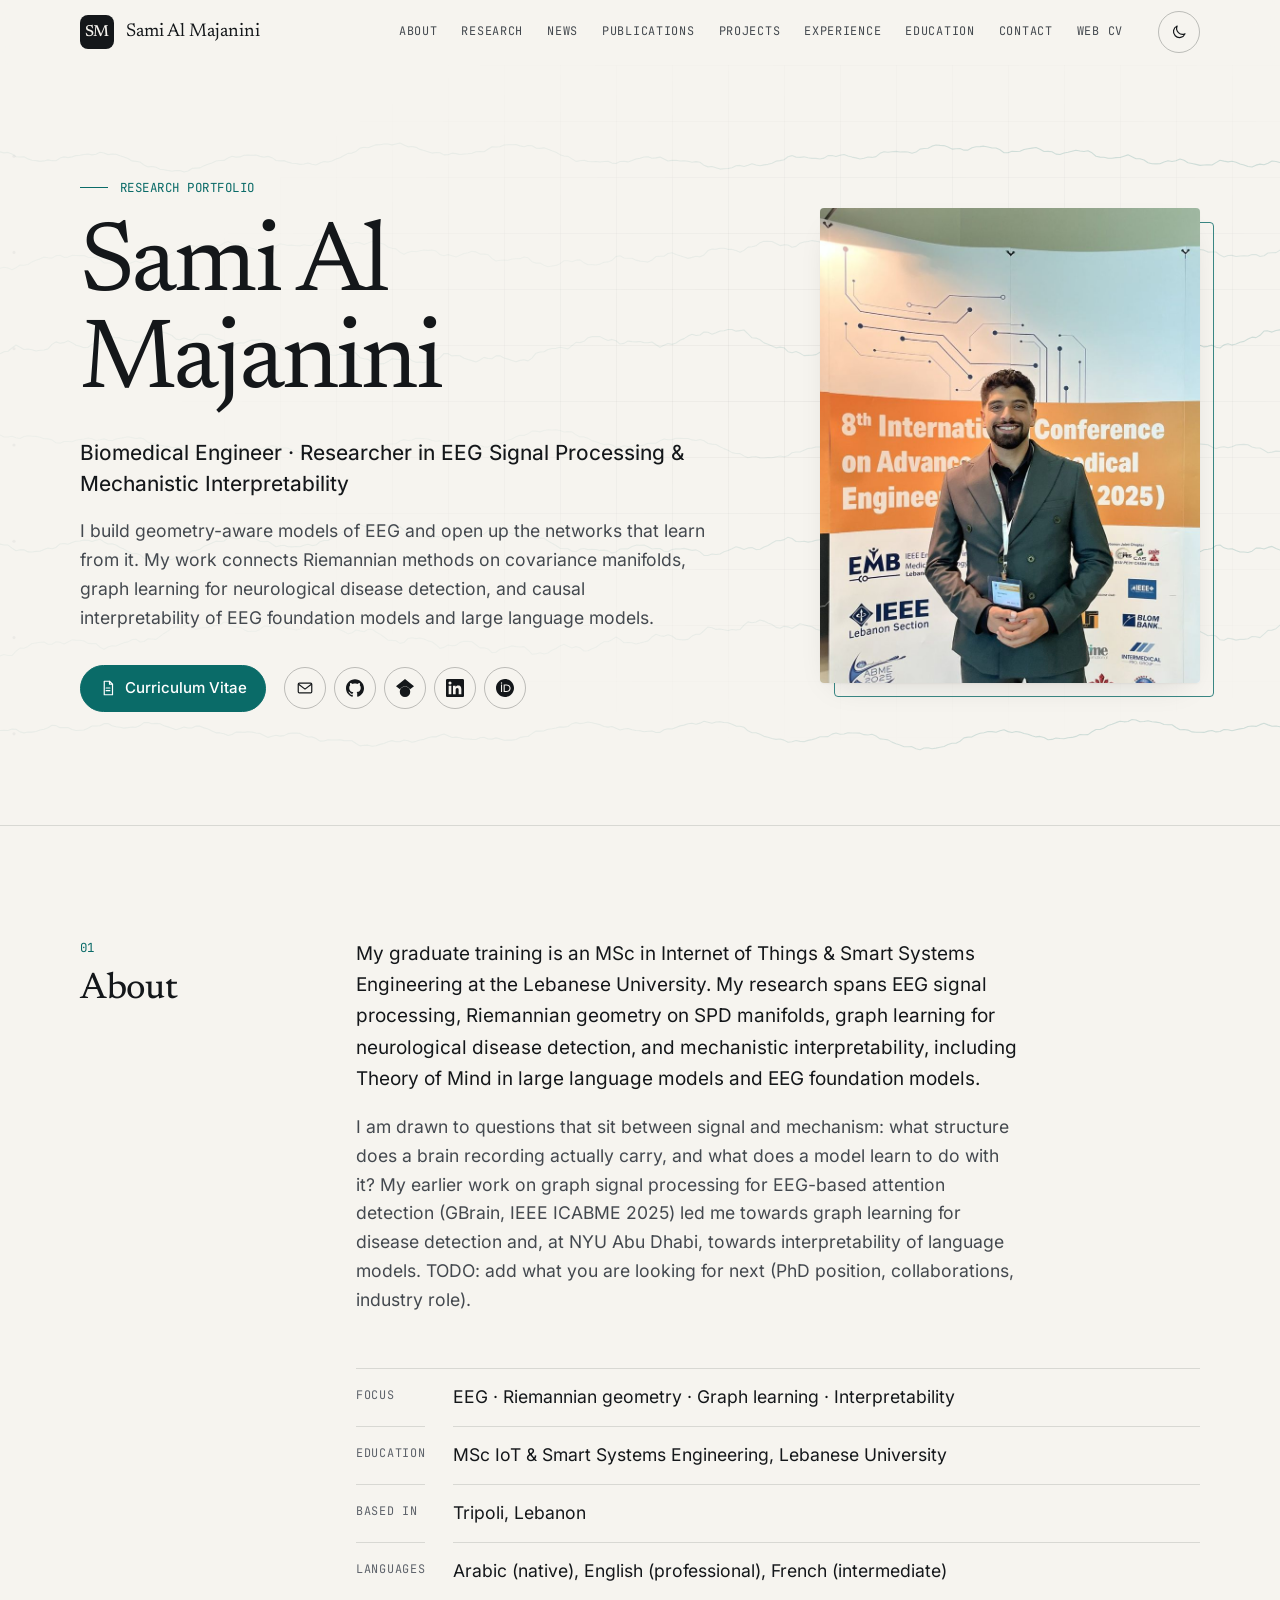
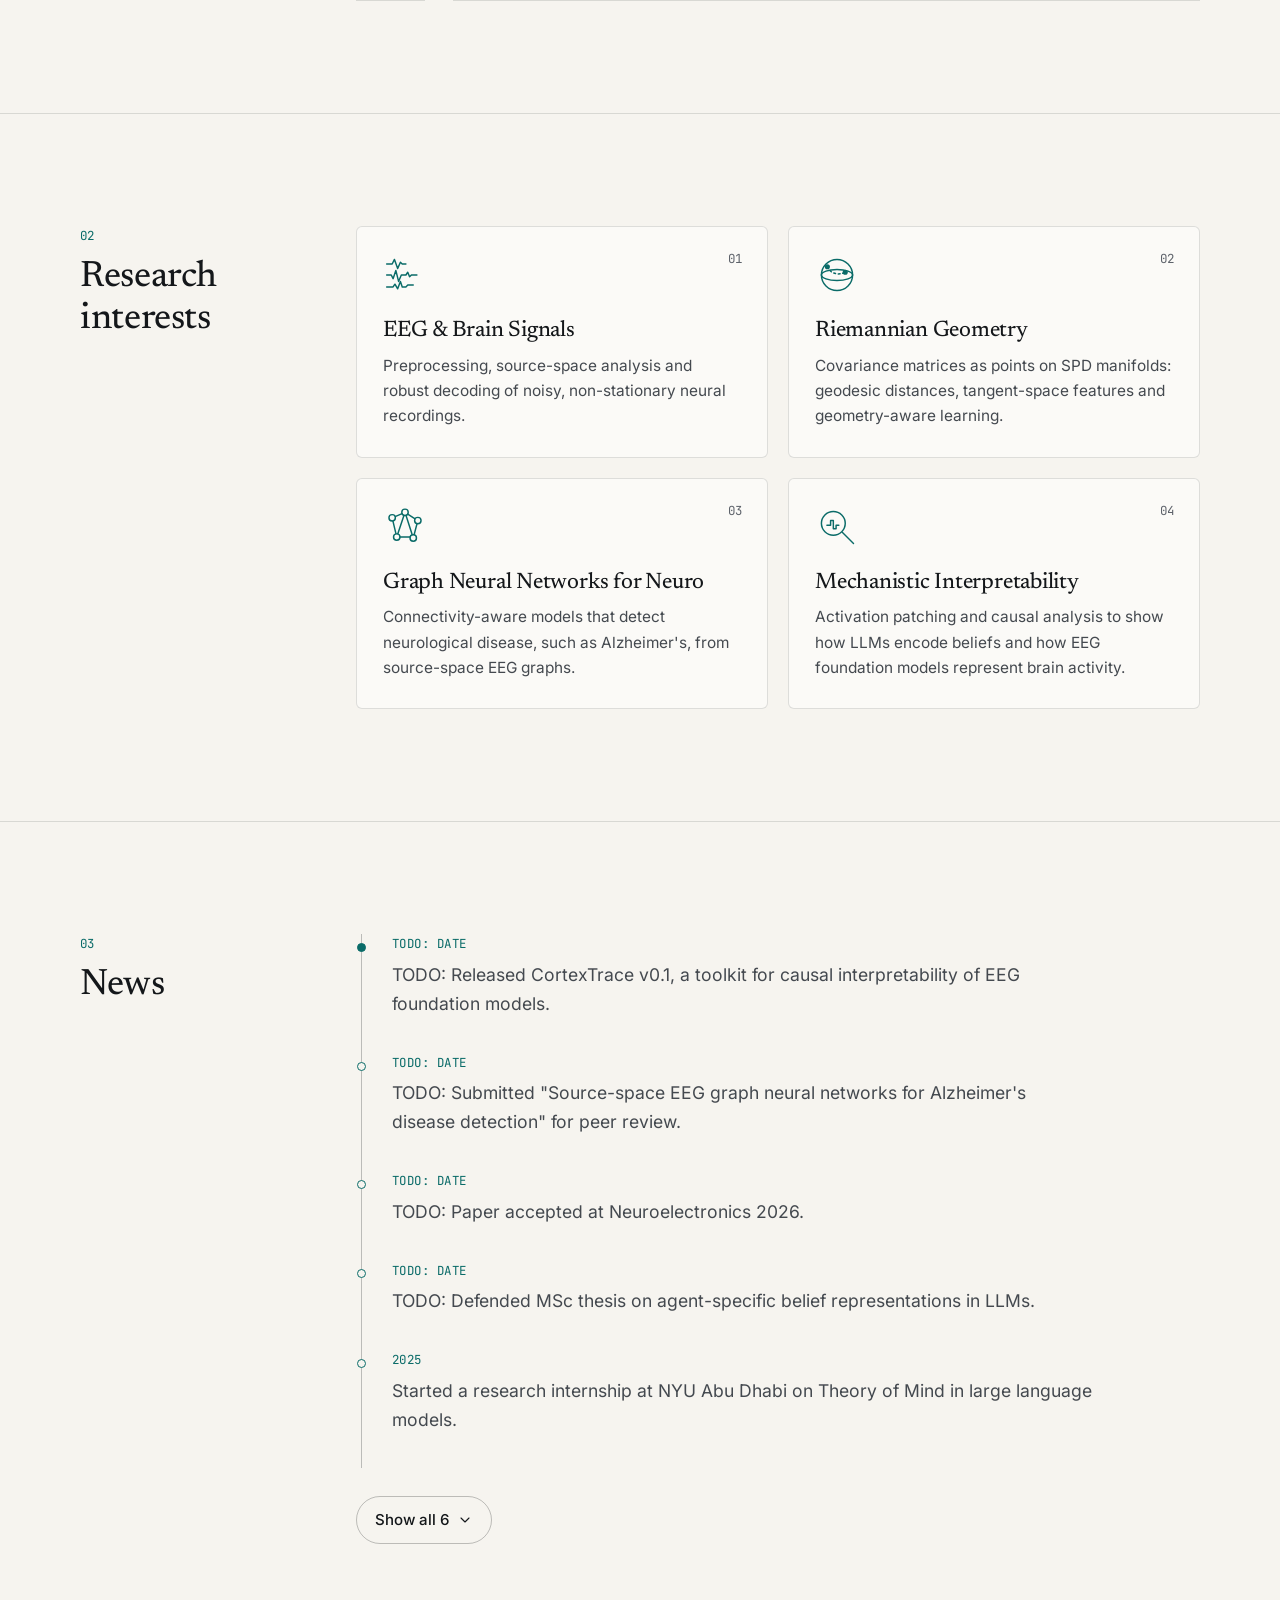
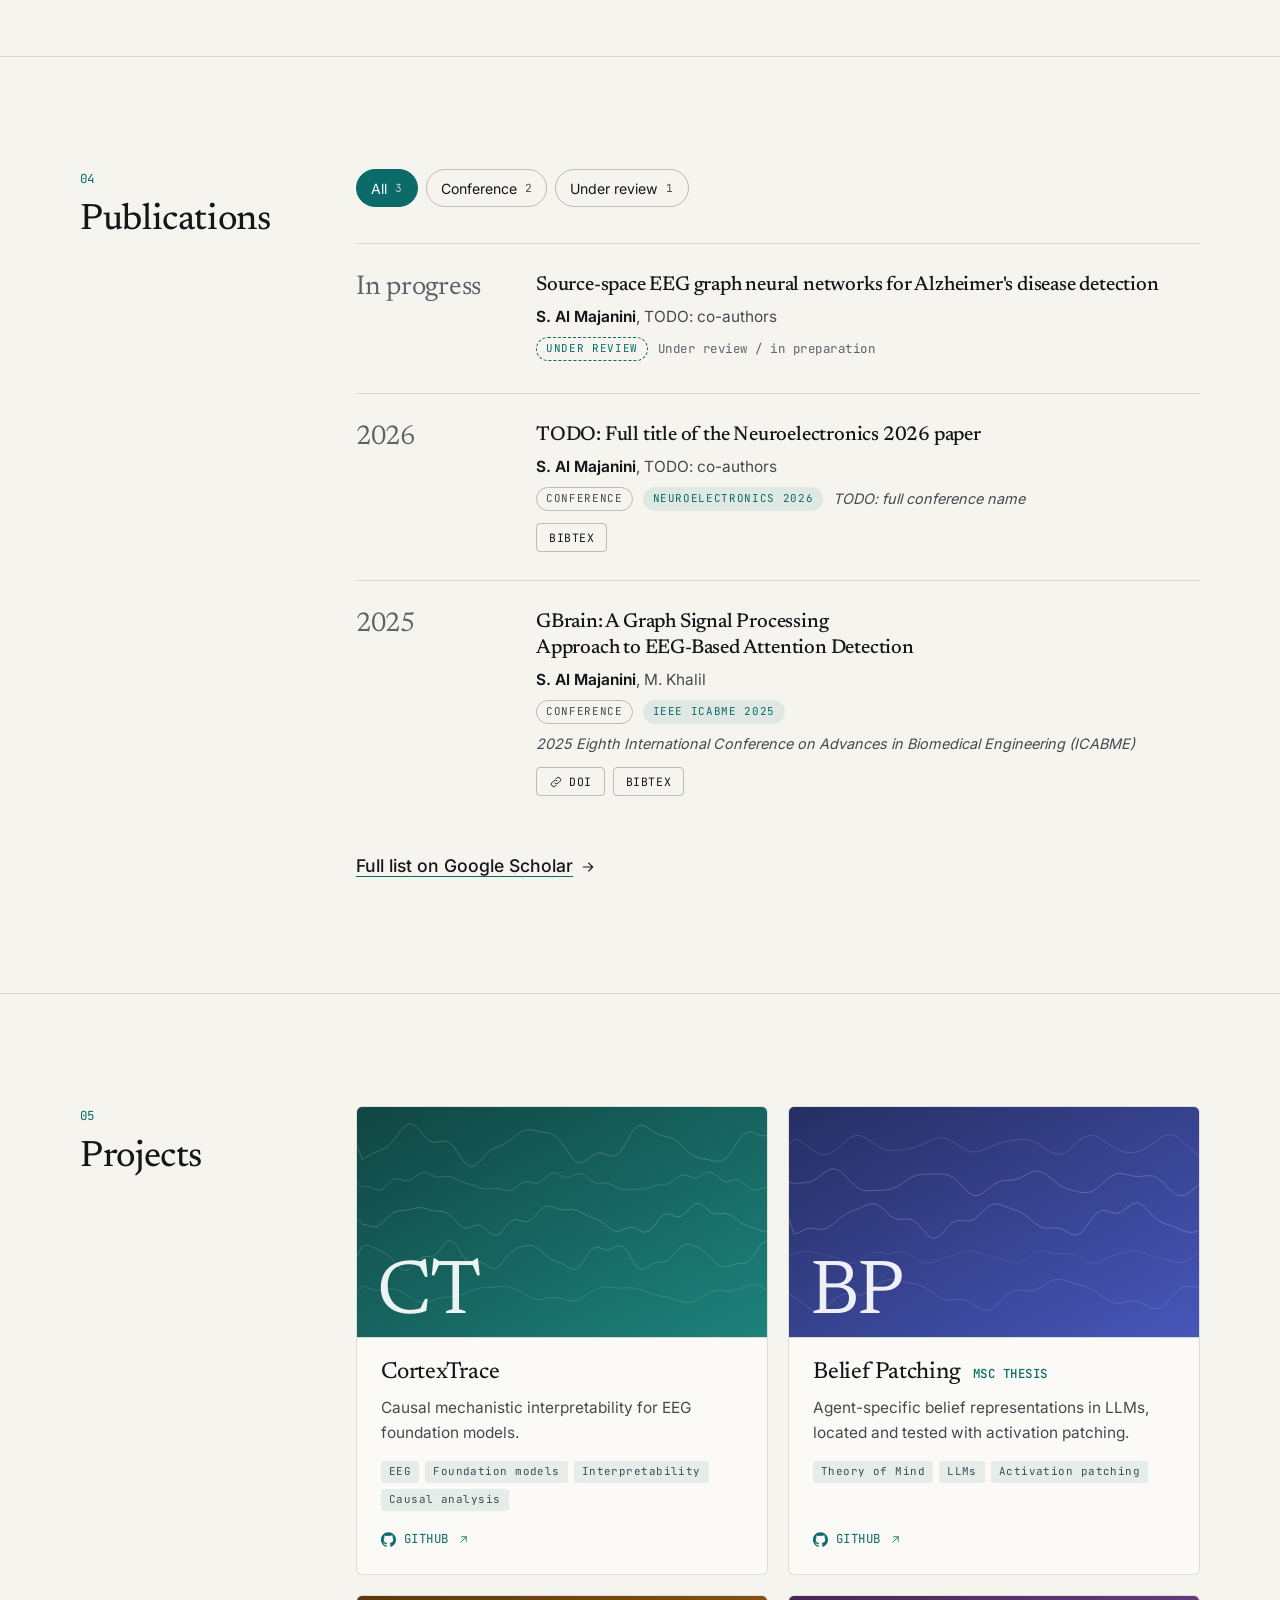
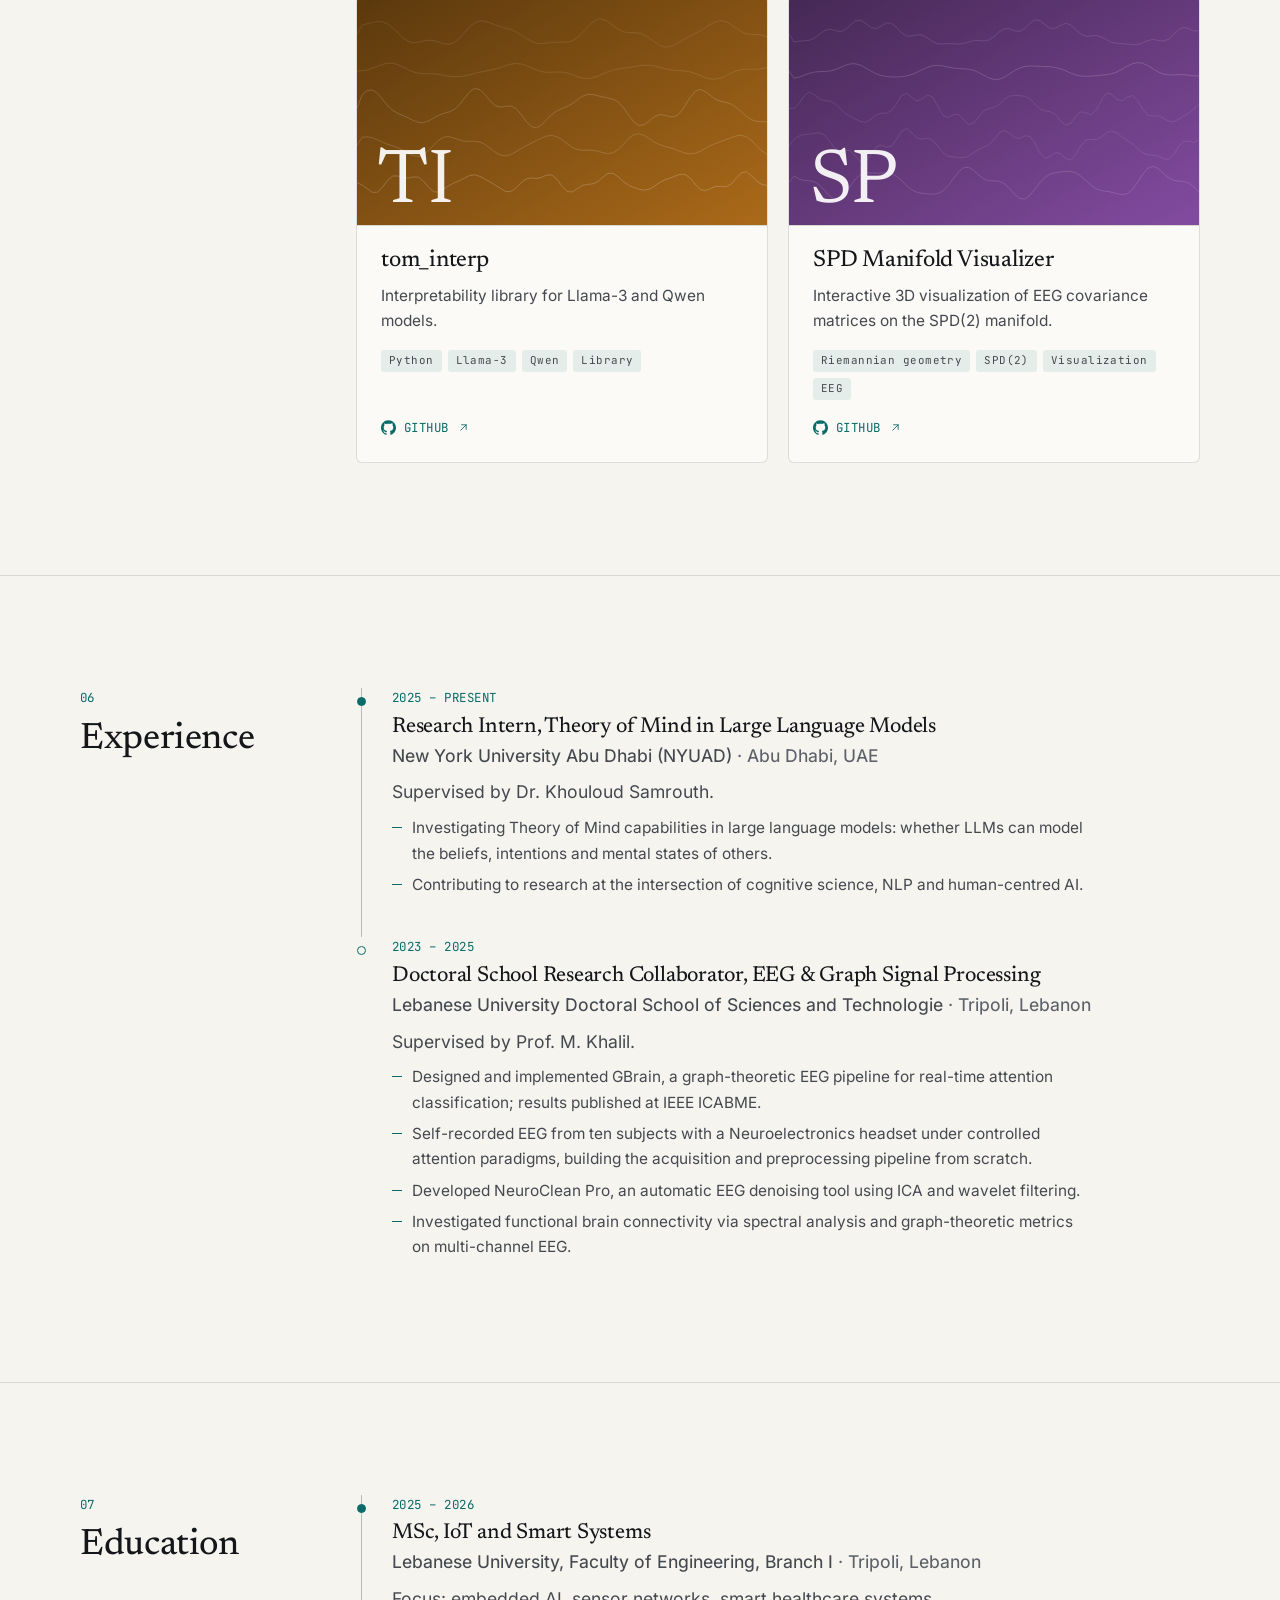
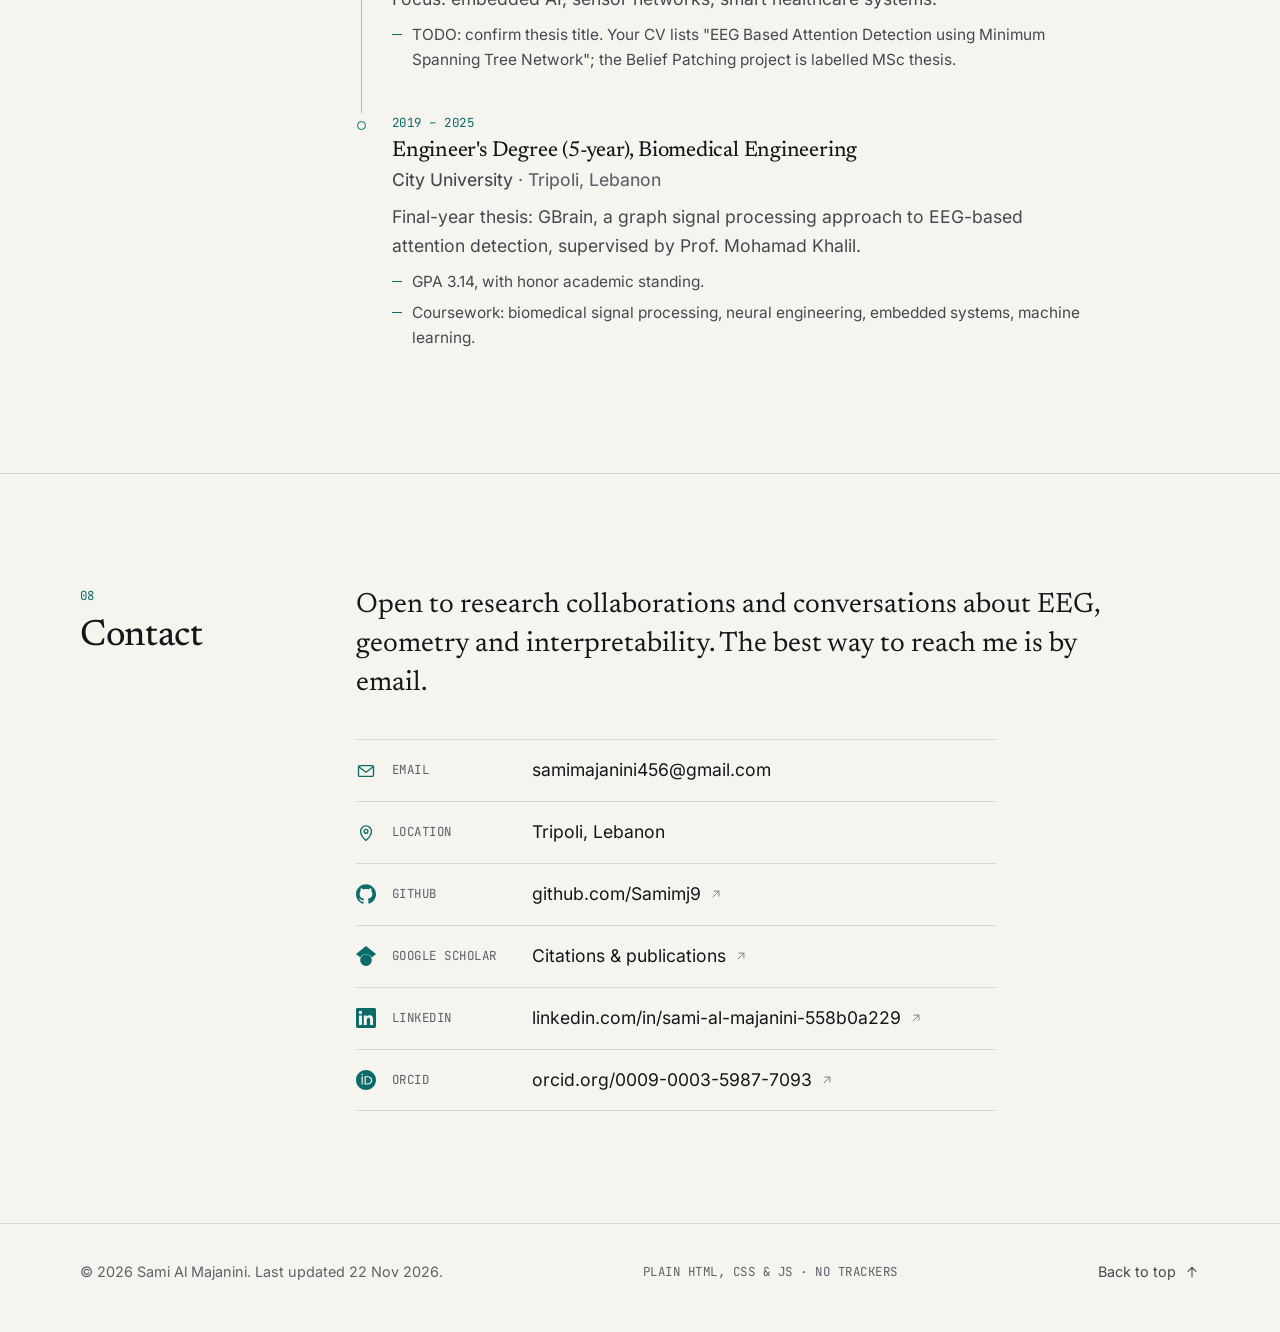
==== commit 34cf6eb3: "Add ORCID Co-Authored-By: Claude Sonnet 5.5 <noreply@anthropic.com> Claude-Session: https://claude.a" ====
--- a/index.html
+++ b/index.html
@@ -40,7 +40,7 @@
   <link rel="preload" href="data/profile.json" as="fetch" crossorigin>
   <link rel="stylesheet" href="assets/css/style.css">
 
-  <!-- schema.org Person. TODO: add the ORCID URL to sameAs once you have it. -->
+  <!-- schema.org Person -->
   <script type="application/ld+json">
   {
     "@context": "https://schema.org",
@@ -55,7 +55,8 @@
     "sameAs": [
       "https://github.com/Samimj9",
       "https://scholar.google.com/citations?user=AeQggsQAAAAJ",
-      "https://www.linkedin.com/in/sami-al-majanini-558b0a229"
+      "https://www.linkedin.com/in/sami-al-majanini-558b0a229",
+      "https://orcid.org/0009-0003-5987-7093"
     ]
   }
   </script>
